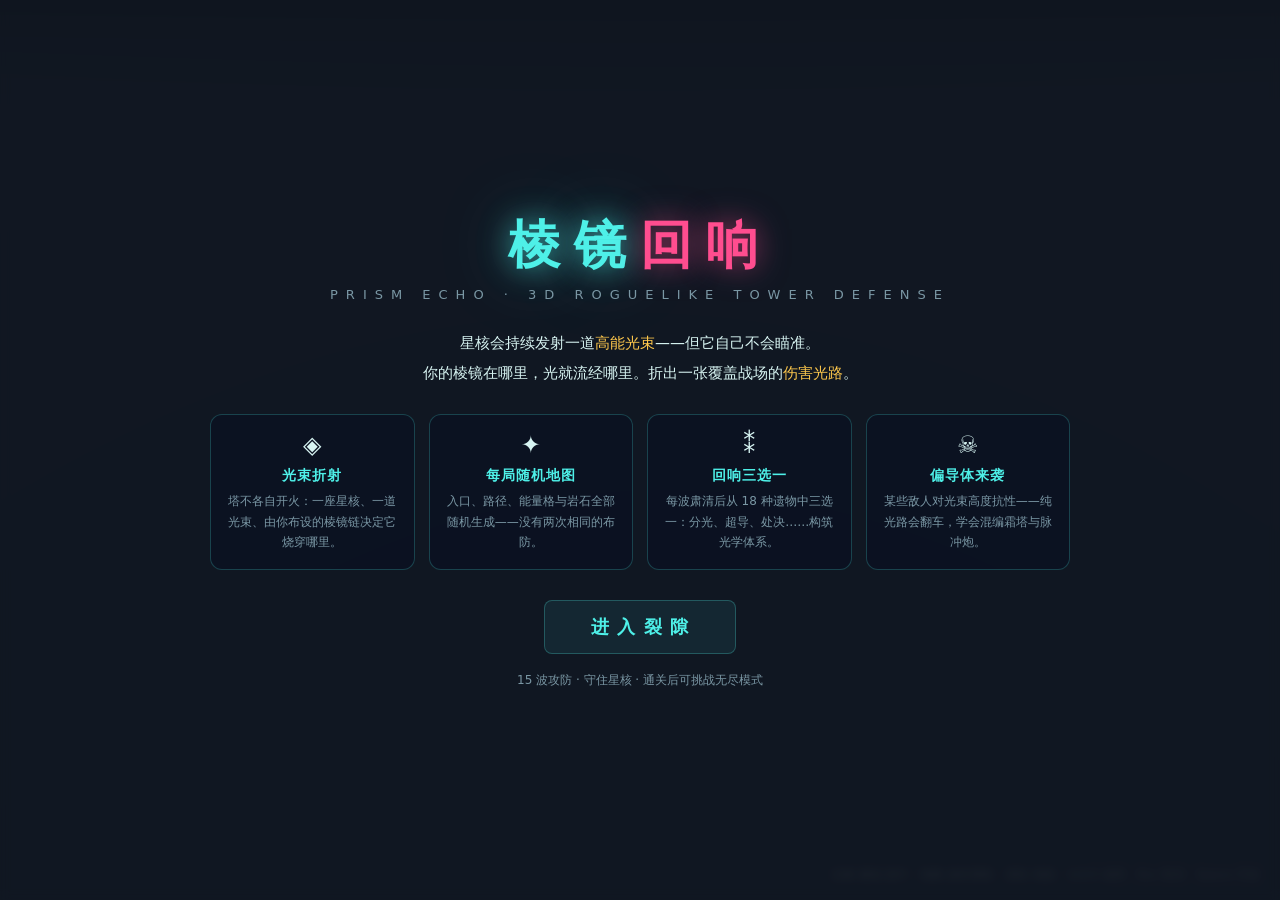
==== index.html @ 052533f3 "feat: initial commit - 3D肉鸽塔防网页游戏" ====
<!DOCTYPE html>
<html lang="zh-CN">
<head>
<meta charset="UTF-8" />
<meta name="viewport" content="width=device-width, initial-scale=1.0" />
<title>棱镜回响 PRISM ECHO · 3D Roguelike 塔防</title>
<link rel="icon" href="data:," />
<link rel="stylesheet" href="style.css" />
</head>
<body>
<div id="app">
  <!-- 3D 渲染画布容器 -->
  <div id="scene-holder"></div>

  <!-- 顶部 HUD -->
  <div id="hud-top" class="hidden">
    <div class="hud-block" id="wave-block">
      <div class="hud-label">波次</div>
      <div class="hud-value" id="wave-num">1 <span class="hud-sub">/ 15</span></div>
      <div id="wave-dots"></div>
    </div>
    <div class="hud-block" id="wave-ctl">
      <button id="btn-next-wave" class="btn-primary">开始第 1 波</button>
      <div id="wave-countdown" class="hidden">20s</div>
    </div>
    <div class="hud-spacer"></div>
    <div class="hud-block">
      <div class="hud-label">星核完整度</div>
      <div id="core-hp-bar"><div id="core-hp-fill"></div></div>
      <div class="hud-value" id="core-hp-num">20 / 20</div>
    </div>
    <div class="hud-block">
      <div class="hud-label">能量</div>
      <div class="hud-value energy" id="energy-num">120</div>
    </div>
  </div>

  <!-- 左侧遗物栏 -->
  <div id="relic-bar" class="hidden"></div>

  <!-- 底部建造栏 -->
  <div id="build-bar" class="hidden">
    <div class="bar-title">建造</div>
    <div id="build-cards"></div>
  </div>

  <!-- 塔详情浮层 -->
  <div id="tower-panel" class="hidden">
    <div id="tp-head">
      <span id="tp-name">棱镜塔 Lv1</span>
      <button id="tp-close">✕</button>
    </div>
    <div id="tp-stats"></div>
    <div id="tp-actions">
      <button id="tp-upgrade" class="btn-primary">升级 ◆60</button>
      <button id="tp-sell" class="btn-danger">回收 +36</button>
    </div>
  </div>

  <!-- 提示 -->
  <div id="toast-wrap"></div>
  <div id="tip-bottom">左键 建造/选中 · 拖拽 旋转视角 · 滚轮 缩放 · 1/2/3 选塔 · Esc 取消 · Space 开波</div>

  <!-- 模态层：菜单 / 遗物三选一 / 结算 -->
  <div id="modal-layer" class="hidden"></div>
</div>

<!-- 多文件加载：全局命名空间 PE（无需服务器，file:// 双击即玩） -->
<script src="vendor/three.min.js"></script>
<script src="js/config.js"></script>
<script src="js/utils.js"></script>
<script src="js/sfx.js"></script>
<script src="js/scene.js"></script>
<script src="js/map.js"></script>
<script src="js/beam.js"></script>
<script src="js/enemy.js"></script>
<script src="js/tower.js"></script>
<script src="js/waves.js"></script>
<script src="js/relics.js"></script>
<script src="js/game.js"></script>
<script src="js/input.js"></script>
<script src="js/ui.js"></script>
<script src="js/main.js"></script>
</body>
</html>
---- style.css ----
/* ============================================
   棱镜回响 PRISM ECHO — UI 样式（深空霓虹风）
   ============================================ */
* { margin: 0; padding: 0; box-sizing: border-box; }
:root {
  --cyan: #4ef0e8;
  --cyan-dim: rgba(78, 240, 232, 0.25);
  --magenta: #ff4d8f;
  --gold: #ffc94d;
  --bg-panel: rgba(8, 14, 26, 0.86);
  --border: rgba(78, 240, 232, 0.22);
  --text: #d7f4f2;
  --text-dim: #7a97a4;
}
html, body { width: 100%; height: 100%; overflow: hidden; background: #04060c; }
body {
  font-family: "Segoe UI", "PingFang SC", "Microsoft YaHei", system-ui, sans-serif;
  color: var(--text);
  user-select: none;
  -webkit-user-select: none;
}
#app { position: relative; width: 100vw; height: 100vh; }
#scene-holder, #scene-holder canvas { position: absolute; inset: 0; width: 100%; height: 100%; display: block; }
.hidden { display: none !important; }

/* ---------- 顶部 HUD ---------- */
#hud-top {
  position: absolute; top: 0; left: 0; right: 0; z-index: 10;
  display: flex; align-items: stretch; gap: 14px;
  padding: 14px 18px;
  background: linear-gradient(180deg, rgba(4,8,16,0.85) 0%, rgba(4,8,16,0) 100%);
  pointer-events: none;
}
.hud-block {
  pointer-events: auto;
  background: var(--bg-panel);
  border: 1px solid var(--border);
  border-radius: 10px;
  padding: 8px 14px;
  backdrop-filter: blur(6px);
  min-width: 110px;
}
.hud-label { font-size: 11px; letter-spacing: 2px; color: var(--text-dim); margin-bottom: 2px; }
.hud-value { font-size: 20px; font-weight: 700; color: var(--cyan); }
.hud-value.energy { color: var(--gold); }
.hud-sub { font-size: 12px; color: var(--text-dim); }
.hud-spacer { flex: 1; }
#wave-ctl { display: flex; align-items: center; gap: 10px; }
#wave-countdown { color: var(--gold); font-weight: 700; font-size: 16px; min-width: 44px; }

#wave-dots { display: flex; gap: 4px; margin-top: 5px; }
#wave-dots .wd {
  width: 9px; height: 4px; border-radius: 2px; background: rgba(78,240,232,0.18);
}
#wave-dots .wd.done { background: var(--cyan); }
#wave-dots .wd.cur { background: var(--gold); box-shadow: 0 0 6px var(--gold); }
#wave-dots .wd.boss { background: rgba(255,77,143,0.4); }
#wave-dots .wd.boss.done { background: var(--magenta); }

#core-hp-bar {
  width: 170px; height: 10px; border-radius: 5px;
  background: rgba(255,255,255,0.08);
  border: 1px solid rgba(255,255,255,0.15);
  overflow: hidden; margin: 4px 0;
}
#core-hp-fill {
  height: 100%; width: 100%;
  background: linear-gradient(90deg, #4ef0e8, #6affc4);
  box-shadow: 0 0 10px var(--cyan);
  transition: width 0.25s ease;
}
#core-hp-fill.low { background: linear-gradient(90deg, #ff4d6d, #ff8f5e); box-shadow: 0 0 10px #ff4d6d; }
#core-hp-num { font-size: 13px; }

/* ---------- 按钮 ---------- */
.btn-primary, .btn-danger, .btn-ghost {
  pointer-events: auto;
  border: 1px solid var(--cyan-dim);
  border-radius: 8px;
  padding: 10px 22px;
  font-size: 15px; font-weight: 700; letter-spacing: 1px;
  color: var(--cyan); background: rgba(78,240,232,0.08);
  cursor: pointer;
  transition: all 0.18s ease;
  font-family: inherit;
}
.btn-primary:hover:not(:disabled) {
  background: rgba(78,240,232,0.22);
  box-shadow: 0 0 18px rgba(78,240,232,0.45);
  transform: translateY(-1px);
}
.btn-primary:disabled { opacity: 0.35; cursor: not-allowed; }
.btn-danger { color: #ff7d92; border-color: rgba(255,77,143,0.35); background: rgba(255,77,143,0.08); }
.btn-danger:hover { background: rgba(255,77,143,0.22); box-shadow: 0 0 14px rgba(255,77,143,0.4); }
.btn-ghost { color: var(--text-dim); border-color: rgba(255,255,255,0.12); background: rgba(255,255,255,0.04); font-weight: 400; }
.btn-ghost:hover { color: var(--text); }
.btn-big { font-size: 18px; padding: 14px 46px; }

/* ---------- 底部建造栏 ---------- */
#build-bar {
  position: absolute; bottom: 18px; left: 50%; transform: translateX(-50%);
  z-index: 10; text-align: center;
}
.bar-title { font-size: 11px; letter-spacing: 4px; color: var(--text-dim); margin-bottom: 6px; }
#build-cards { display: flex; gap: 12px; }
.tower-card {
  width: 128px;
  background: var(--bg-panel);
  border: 1px solid var(--border);
  border-radius: 12px;
  padding: 10px 12px;
  cursor: pointer;
  backdrop-filter: blur(6px);
  transition: all 0.16s ease;
  position: relative;
  overflow: hidden;
}
.tower-card::before {
  content: ""; position: absolute; left: 0; top: 0; bottom: 0; width: 3px;
  background: var(--tc, var(--cyan));
}
.tower-card:hover { transform: translateY(-4px); border-color: rgba(78,240,232,0.55); }
.tower-card.selected {
  border-color: var(--tc, var(--cyan));
  box-shadow: 0 0 20px rgba(78,240,232,0.35), inset 0 0 18px rgba(78,240,232,0.08);
}
.tower-card.poor { opacity: 0.45; }
.tc-icon { font-size: 26px; line-height: 1; margin-bottom: 4px; }
.tc-name { font-size: 14px; font-weight: 700; }
.tc-desc { font-size: 11px; color: var(--text-dim); margin: 4px 0 6px; line-height: 1.5; text-align: left; min-height: 33px; }
.tc-cost { font-size: 13px; color: var(--gold); font-weight: 700; text-align: right; }
.tc-key {
  position: absolute; top: 6px; right: 8px; font-size: 10px; color: var(--text-dim);
  border: 1px solid rgba(255,255,255,0.15); border-radius: 4px; padding: 1px 5px;
}

/* ---------- 塔详情 ---------- */
#tower-panel {
  position: absolute; right: 20px; bottom: 100px; z-index: 12;
  width: 250px;
  background: var(--bg-panel);
  border: 1px solid var(--border);
  border-radius: 12px;
  padding: 14px 16px;
  backdrop-filter: blur(8px);
}
#tp-head { display: flex; justify-content: space-between; align-items: center; margin-bottom: 8px; }
#tp-name { font-size: 16px; font-weight: 700; color: var(--cyan); }
#tp-close {
  background: none; border: none; color: var(--text-dim); font-size: 15px; cursor: pointer;
}
#tp-close:hover { color: #fff; }
#tp-stats { font-size: 12.5px; line-height: 1.9; color: var(--text); }
#tp-stats b { color: var(--cyan); font-weight: 600; }
#tp-stats .up { color: #6affc4; }
#tp-actions { display: flex; gap: 8px; margin-top: 12px; }
#tp-actions button { flex: 1; padding: 8px 6px; font-size: 13px; }

/* ---------- 遗物栏 ---------- */
#relic-bar {
  position: absolute; left: 16px; top: 110px; z-index: 9;
  display: flex; flex-direction: column; gap: 8px;
  max-height: calc(100vh - 300px); overflow-y: auto;
}
.relic-icon {
  width: 42px; height: 42px;
  display: flex; align-items: center; justify-content: center;
  font-size: 20px;
  background: var(--bg-panel);
  border: 1px solid rgba(255,201,77,0.35);
  border-radius: 10px;
  cursor: default;
  position: relative;
}
.relic-icon:hover::after {
  content: attr(data-tip);
  position: absolute; left: 52px; top: 0;
  width: 220px; padding: 9px 12px;
  background: rgba(4,8,16,0.95);
  border: 1px solid rgba(255,201,77,0.4);
  border-radius: 8px;
  font-size: 12px; line-height: 1.6; color: var(--text);
  white-space: normal; z-index: 20;
}

/* ---------- Toast ---------- */
#toast-wrap {
  position: absolute; top: 86px; left: 50%; transform: translateX(-50%);
  z-index: 30; display: flex; flex-direction: column; gap: 8px; align-items: center;
  pointer-events: none;
}
.toast {
  padding: 9px 22px;
  background: rgba(8,16,30,0.92);
  border: 1px solid var(--border);
  border-radius: 20px;
  font-size: 14px;
  color: var(--cyan);
  animation: toast-in 0.25s ease, toast-out 0.4s ease 2.1s forwards;
  white-space: nowrap;
}
.toast.bad { color: #ff8b9c; border-color: rgba(255,77,143,0.4); }
.toast.gold { color: var(--gold); border-color: rgba(255,201,77,0.4); }
@keyframes toast-in { from { opacity: 0; transform: translateY(-10px); } }
@keyframes toast-out { to { opacity: 0; transform: translateY(-8px); } }

#tip-bottom {
  position: absolute; bottom: 18px; right: 20px; z-index: 8;
  font-size: 11px; color: rgba(160,185,195,0.5);
  letter-spacing: 0.5px;
}

/* ---------- 模态层 ---------- */
#modal-layer {
  position: absolute; inset: 0; z-index: 40;
  background: rgba(3,6,12,0.72);
  backdrop-filter: blur(5px);
  display: flex; align-items: center; justify-content: center;
}
.modal-inner { text-align: center; max-width: 900px; padding: 20px; animation: modal-in 0.3s ease; }
@keyframes modal-in { from { opacity: 0; transform: scale(0.94); } }

.game-title {
  font-size: 52px; font-weight: 900; letter-spacing: 14px;
  color: var(--cyan);
  text-shadow: 0 0 30px rgba(78,240,232,0.65), 0 0 80px rgba(78,240,232,0.3);
  margin-bottom: 6px;
}
.game-title .accent { color: var(--magenta); text-shadow: 0 0 30px rgba(255,77,143,0.6); }
.game-subtitle { font-size: 13px; letter-spacing: 8px; color: var(--text-dim); margin-bottom: 26px; }
.menu-intro { font-size: 15px; line-height: 2; color: var(--text); margin-bottom: 26px; }
.menu-intro em { color: var(--gold); font-style: normal; }

.feature-grid { display: flex; gap: 14px; margin-bottom: 30px; }
.feature-card {
  flex: 1; padding: 16px 14px;
  background: rgba(10,18,34,0.8);
  border: 1px solid var(--border);
  border-radius: 12px;
}
.feature-card .fc-icon { font-size: 24px; margin-bottom: 8px; }
.feature-card h3 { font-size: 14px; color: var(--cyan); margin-bottom: 6px; letter-spacing: 1px; }
.feature-card p { font-size: 12px; color: var(--text-dim); line-height: 1.7; }
.menu-tip { margin-top: 18px; font-size: 12px; color: var(--text-dim); }

/* 遗物三选一 */
.relic-modal-title { font-size: 26px; letter-spacing: 6px; color: var(--gold); text-shadow: 0 0 24px rgba(255,201,77,0.5); margin-bottom: 4px; }
.relic-modal-sub { font-size: 13px; color: var(--text-dim); margin-bottom: 24px; }
.relic-choices { display: flex; gap: 18px; justify-content: center; }
.relic-card {
  width: 210px; padding: 22px 18px;
  background: rgba(10,18,34,0.92);
  border: 1px solid var(--rc, rgba(255,201,77,0.4));
  border-radius: 14px;
  cursor: pointer;
  transition: all 0.18s ease;
  text-align: center;
}
.relic-card:hover {
  transform: translateY(-8px) scale(1.03);
  box-shadow: 0 0 34px rgba(255,201,77,0.3);
  border-color: var(--rc, var(--gold));
}
.relic-card .r-icon { font-size: 34px; margin-bottom: 12px; }
.relic-card .r-name { font-size: 17px; font-weight: 700; color: var(--rc, var(--gold)); margin-bottom: 10px; letter-spacing: 1px; }
.relic-card .r-desc { font-size: 13px; color: var(--text); line-height: 1.8; min-height: 70px; }
.relic-card .r-tag { margin-top: 10px; font-size: 10px; letter-spacing: 2px; color: var(--text-dim); }

/* 结算 */
.end-title { font-size: 44px; font-weight: 900; letter-spacing: 10px; margin-bottom: 10px; }
.end-title.win { color: var(--cyan); text-shadow: 0 0 34px rgba(78,240,232,0.6); }
.end-title.lose { color: var(--magenta); text-shadow: 0 0 34px rgba(255,77,143,0.55); }
.end-sub { font-size: 14px; color: var(--text-dim); margin-bottom: 24px; }
.end-stats {
  display: inline-grid; grid-template-columns: auto auto; gap: 8px 30px;
  text-align: left; font-size: 14px; line-height: 1.9;
  background: rgba(10,18,34,0.8); border: 1px solid var(--border);
  border-radius: 12px; padding: 18px 30px; margin-bottom: 28px;
}
.end-stats b { color: var(--cyan); }
.end-actions { display: flex; gap: 14px; justify-content: center; }
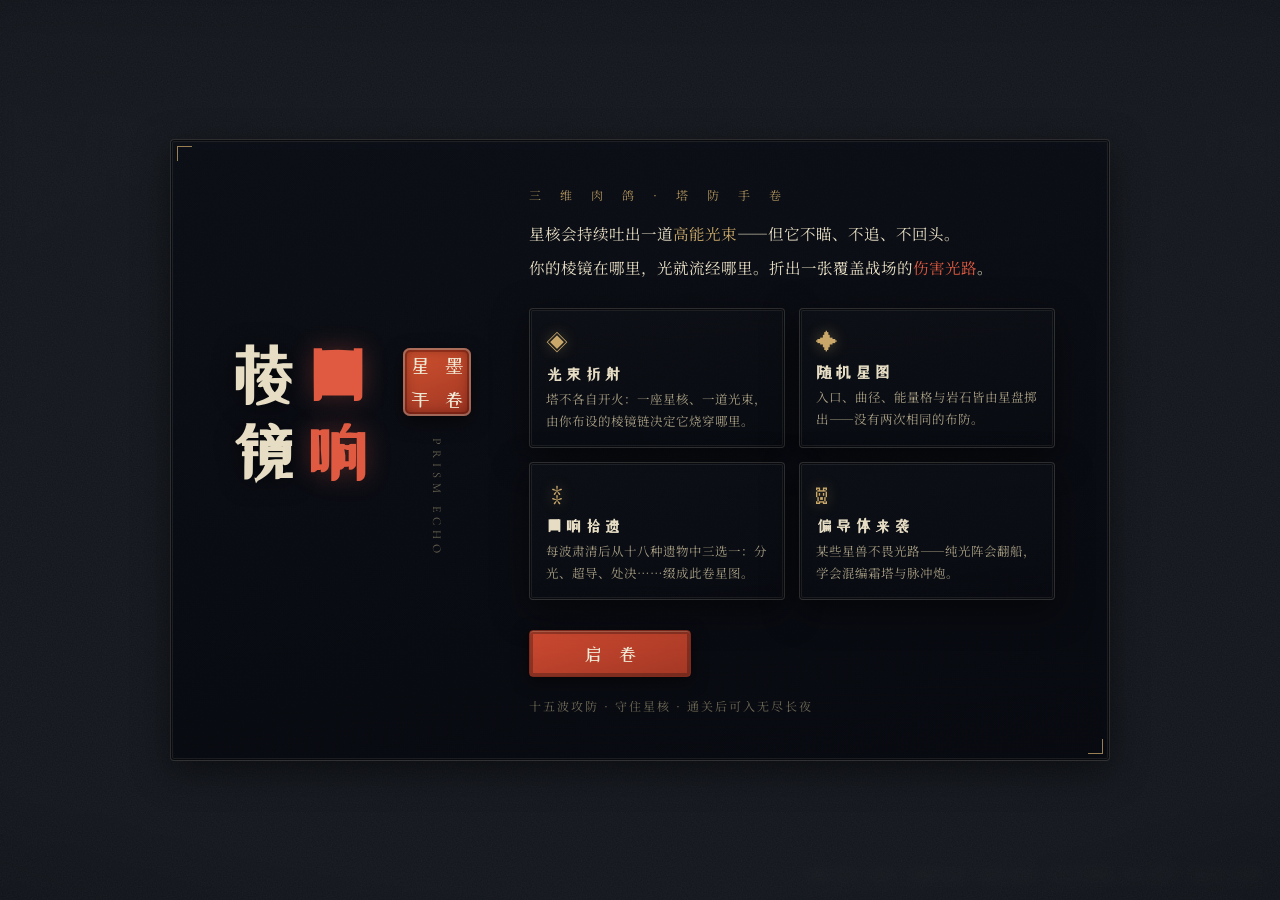
==== commit a16191cc: "feat: update with mobile support" ====
--- a/index.html
+++ b/index.html
@@ -2,15 +2,25 @@
 <html lang="zh-CN">
 <head>
 <meta charset="UTF-8" />
-<meta name="viewport" content="width=device-width, initial-scale=1.0" />
-<title>棱镜回响 PRISM ECHO · 3D Roguelike 塔防</title>
-<link rel="icon" href="data:," />
+<meta name="viewport" content="width=device-width, initial-scale=1.0, maximum-scale=1.0, user-scalable=no, viewport-fit=cover" />
+<title>棱镜回响 · 星墨手卷 | 3D Roguelike 塔防</title>
+<link rel="icon" href="data:image/svg+xml,%3Csvg xmlns='http://www.w3.org/2000/svg' viewBox='0 0 32 32'%3E%3Crect x='2' y='2' width='28' height='28' rx='5' fill='%23c8452e'/%3E%3Crect x='4.5' y='4.5' width='23' height='23' rx='3' fill='none' stroke='%23f2ecd8' stroke-width='1.2' opacity='.55'/%3E%3Ctext x='16' y='23' font-size='15' text-anchor='middle' fill='%23f2ecd8' font-family='serif'%3E%E5%9B%9E%3C/text%3E%3C/svg%3E" />
+
+<!-- 衬线字体：站酷小薇（题字）· 思源宋体（正文）· Cormorant Garamond（数笈） -->
+<!-- 联网时由 Google Fonts 提供；离线时回退本地楷体 / 宋体，书卷气不减 -->
+<link rel="preconnect" href="https://fonts.googleapis.com" />
+<link rel="preconnect" href="https://fonts.gstatic.com" crossorigin />
+<link href="https://fonts.googleapis.com/css2?family=Cormorant+Garamond:wght@500;600&family=Noto+Serif+SC:wght@400;500;600&family=ZCOOL+XiaoWei&display=swap" rel="stylesheet" />
+
 <link rel="stylesheet" href="style.css" />
 </head>
 <body>
 <div id="app">
   <!-- 3D 渲染画布容器 -->
   <div id="scene-holder"></div>
+
+  <!-- 手卷装帧：暗角 · 纸纹（纯装饰，不拦截交互） -->
+  <div id="scroll-dress" aria-hidden="true"></div>
 
   <!-- 顶部 HUD -->
   <div id="hud-top" class="hidden">
@@ -40,8 +50,14 @@
 
   <!-- 底部建造栏 -->
   <div id="build-bar" class="hidden">
-    <div class="bar-title">建造</div>
+    <div class="bar-title">布 防</div>
     <div id="build-cards"></div>
+  </div>
+
+  <!-- 触屏视野缩放控件（双指捏合之外的保险） -->
+  <div id="zoom-ctl">
+    <button id="zoom-in" aria-label="拉近视野">＋</button>
+    <button id="zoom-out" aria-label="拉远视野">－</button>
   </div>
 
   <!-- 塔详情浮层 -->
@@ -59,7 +75,7 @@
 
   <!-- 提示 -->
   <div id="toast-wrap"></div>
-  <div id="tip-bottom">左键 建造/选中 · 拖拽 旋转视角 · 滚轮 缩放 · 1/2/3 选塔 · Esc 取消 · Space 开波</div>
+  <div id="tip-bottom">左键 布防 / 选中 · 拖拽 转卷 · 滚轮 收放 · 1/2/3 选塔 · Esc 收手 · Space 开波</div>
 
   <!-- 模态层：菜单 / 遗物三选一 / 结算 -->
   <div id="modal-layer" class="hidden"></div>
--- a/style.css
+++ b/style.css
@@ -1,281 +1,673 @@
-/* ============================================
-   棱镜回响 PRISM ECHO — UI 样式（深空霓虹风）
-   ============================================ */
+/* ============================================================
+   棱镜回响 PRISM ECHO — UI 样式 ·「星墨手卷」文艺主题
+   玄墨为底 · 宣纸作字 · 朱砂点印 · 月金描线
+   题字：站酷小薇 · 正文：思源宋体 · 数笈：Cormorant Garamond
+   ============================================================ */
 * { margin: 0; padding: 0; box-sizing: border-box; }
+
 :root {
-  --cyan: #4ef0e8;
-  --cyan-dim: rgba(78, 240, 232, 0.25);
-  --magenta: #ff4d8f;
-  --gold: #ffc94d;
-  --bg-panel: rgba(8, 14, 26, 0.86);
-  --border: rgba(78, 240, 232, 0.22);
-  --text: #d7f4f2;
-  --text-dim: #7a97a4;
-}
-html, body { width: 100%; height: 100%; overflow: hidden; background: #04060c; }
+  /* —— 墨与纸 —— */
+  --ink-0: #07080c;            /* 玄墨（页面底） */
+  --ink-1: #0d1017;            /* 面板墨 */
+  --ink-2: #131826;            /* 卡片墨 */
+  --paper:    #e6ddc4;         /* 宣纸 */
+  --paper-dim: #a89f85;        /* 旧纸 */
+  --paper-faint: #6e6957;      /* 淡墨 */
+  /* —— 印与金 —— */
+  --cinnabar: #c8452e;         /* 朱砂 */
+  --cinnabar-hi: #e05a41;      /* 朱砂·亮 */
+  --gold: #c9a86a;             /* 月金 */
+  --jade: #7fae94;             /* 青玉（点缀） */
+  /* —— 线与纹 —— */
+  --line: rgba(230, 221, 196, .16);
+  --line-soft: rgba(230, 221, 196, .08);
+  --grain: url("data:image/svg+xml,%3Csvg xmlns='http://www.w3.org/2000/svg' width='160' height='160'%3E%3Cfilter id='p'%3E%3CfeTurbulence type='fractalNoise' baseFrequency='0.8' numOctaves='2' seed='7'/%3E%3CfeColorMatrix type='saturate' values='0'/%3E%3CfeComponentTransfer%3E%3CfeFuncA type='linear' slope='0.055'/%3E%3C/feComponentTransfer%3E%3C/filter%3E%3Crect width='160' height='160' filter='url(%23p)'/%3E%3C/svg%3E");
+  /* —— 字体 —— */
+  --font-title: 'ZCOOL XiaoWei', 'STKaiti', 'KaiTi', 'Noto Serif SC', serif;
+  --font-body:  'Noto Serif SC', 'STSong', 'SimSun', 'Songti SC', serif;
+  --font-num:   'Cormorant Garamond', 'ZCOOL XiaoWei', 'STSong', serif;
+}
+
+html, body { width: 100%; height: 100%; overflow: hidden; background: var(--ink-0); overscroll-behavior: none; }
 body {
-  font-family: "Segoe UI", "PingFang SC", "Microsoft YaHei", system-ui, sans-serif;
-  color: var(--text);
+  font-family: var(--font-body);
+  color: var(--paper);
   user-select: none;
   -webkit-user-select: none;
+  -webkit-tap-highlight-color: transparent;
+  font-feature-settings: 'liga' 1;
 }
 #app { position: relative; width: 100vw; height: 100vh; }
 #scene-holder, #scene-holder canvas { position: absolute; inset: 0; width: 100%; height: 100%; display: block; }
+/* 触屏手势地面：禁止浏览器默认滚动/缩放，把手势留给游戏 */
+#scene-holder canvas { touch-action: none; }
 .hidden { display: none !important; }
+
+/* —— 通用墨面板（双线框 · 衬线 · 微纸纹），HUD/卡片/浮层共用 —— */
+.ink-panel,
+.hud-block,
+.tower-card,
+#tower-panel,
+.feature-card,
+.end-stats {
+  position: relative;
+  background:
+    linear-gradient(172deg, rgba(13, 16, 23, .9), rgba(9, 11, 17, .92)),
+    var(--grain);
+  border: 1px solid var(--line);
+  box-shadow:
+    inset 0 0 0 1px rgba(7, 8, 12, .9),
+    inset 0 0 0 2px var(--line-soft),
+    0 10px 34px rgba(0, 0, 0, .5);
+  backdrop-filter: blur(8px);
+  border-radius: 4px;
+}
+
+/* —— 手卷装帧层：纸纹 + 四隅暗角 —— */
+#scroll-dress {
+  position: absolute; inset: 0; z-index: 5;
+  pointer-events: none;
+  background:
+    var(--grain),
+    radial-gradient(125% 95% at 50% 44%, transparent 58%, rgba(3, 4, 7, .52) 100%);
+}
 
 /* ---------- 顶部 HUD ---------- */
 #hud-top {
   position: absolute; top: 0; left: 0; right: 0; z-index: 10;
   display: flex; align-items: stretch; gap: 14px;
   padding: 14px 18px;
-  background: linear-gradient(180deg, rgba(4,8,16,0.85) 0%, rgba(4,8,16,0) 100%);
+  background: linear-gradient(180deg, rgba(5, 6, 10, .78) 0%, rgba(5, 6, 10, 0) 100%);
   pointer-events: none;
 }
 .hud-block {
   pointer-events: auto;
-  background: var(--bg-panel);
-  border: 1px solid var(--border);
-  border-radius: 10px;
-  padding: 8px 14px;
-  backdrop-filter: blur(6px);
-  min-width: 110px;
-}
-.hud-label { font-size: 11px; letter-spacing: 2px; color: var(--text-dim); margin-bottom: 2px; }
-.hud-value { font-size: 20px; font-weight: 700; color: var(--cyan); }
+  padding: 8px 16px 9px;
+  min-width: 112px;
+}
+.hud-label {
+  font-size: 11px; letter-spacing: 4px;
+  color: var(--paper-faint);
+  margin-bottom: 3px;
+  font-family: var(--font-body);
+}
+.hud-label::before { content: '「'; color: var(--gold); opacity: .5; }
+.hud-label::after  { content: '」'; color: var(--gold); opacity: .5; }
+.hud-value {
+  font-family: var(--font-num);
+  font-size: 23px; font-weight: 600;
+  color: var(--paper);
+  letter-spacing: .04em;
+  line-height: 1.15;
+}
 .hud-value.energy { color: var(--gold); }
-.hud-sub { font-size: 12px; color: var(--text-dim); }
+.hud-sub { font-size: 13px; color: var(--paper-faint); letter-spacing: 0; }
 .hud-spacer { flex: 1; }
 #wave-ctl { display: flex; align-items: center; gap: 10px; }
-#wave-countdown { color: var(--gold); font-weight: 700; font-size: 16px; min-width: 44px; }
-
-#wave-dots { display: flex; gap: 4px; margin-top: 5px; }
+#wave-countdown {
+  font-family: var(--font-num);
+  color: var(--gold); font-weight: 600; font-size: 19px; min-width: 46px;
+}
+
+/* 波次墨点 */
+#wave-dots { display: flex; gap: 5px; margin-top: 6px; }
 #wave-dots .wd {
-  width: 9px; height: 4px; border-radius: 2px; background: rgba(78,240,232,0.18);
-}
-#wave-dots .wd.done { background: var(--cyan); }
-#wave-dots .wd.cur { background: var(--gold); box-shadow: 0 0 6px var(--gold); }
-#wave-dots .wd.boss { background: rgba(255,77,143,0.4); }
-#wave-dots .wd.boss.done { background: var(--magenta); }
-
+  width: 7px; height: 7px; border-radius: 50%;
+  background: rgba(230, 221, 196, .1);
+  border: 1px solid rgba(230, 221, 196, .14);
+}
+#wave-dots .wd.done { background: var(--paper-dim); border-color: var(--paper-dim); }
+#wave-dots .wd.cur {
+  background: var(--cinnabar-hi); border-color: var(--cinnabar-hi);
+  box-shadow: 0 0 8px rgba(224, 90, 65, .55);
+}
+#wave-dots .wd.boss { border-color: rgba(224, 90, 65, .55); background: rgba(224, 90, 65, .14); }
+#wave-dots .wd.boss.done { background: var(--cinnabar); border-color: var(--cinnabar); }
+
+/* 星核命脉 */
 #core-hp-bar {
-  width: 170px; height: 10px; border-radius: 5px;
-  background: rgba(255,255,255,0.08);
-  border: 1px solid rgba(255,255,255,0.15);
+  width: 172px; height: 9px;
+  background: rgba(230, 221, 196, .06);
+  border: 1px solid var(--line);
+  border-radius: 2px;
   overflow: hidden; margin: 4px 0;
 }
 #core-hp-fill {
   height: 100%; width: 100%;
-  background: linear-gradient(90deg, #4ef0e8, #6affc4);
-  box-shadow: 0 0 10px var(--cyan);
+  background: linear-gradient(90deg, #b69a5e, #dcc389);
+  box-shadow: 0 0 10px rgba(201, 168, 106, .45);
   transition: width 0.25s ease;
 }
-#core-hp-fill.low { background: linear-gradient(90deg, #ff4d6d, #ff8f5e); box-shadow: 0 0 10px #ff4d6d; }
-#core-hp-num { font-size: 13px; }
-
-/* ---------- 按钮 ---------- */
+#core-hp-fill.low {
+  background: linear-gradient(90deg, #a83a26, #e05a41);
+  box-shadow: 0 0 10px rgba(224, 90, 65, .55);
+}
+#core-hp-num { font-size: 14px; }
+
+/* ---------- 印章按钮 ---------- */
 .btn-primary, .btn-danger, .btn-ghost {
   pointer-events: auto;
-  border: 1px solid var(--cyan-dim);
-  border-radius: 8px;
-  padding: 10px 22px;
-  font-size: 15px; font-weight: 700; letter-spacing: 1px;
-  color: var(--cyan); background: rgba(78,240,232,0.08);
+  font-family: var(--font-title);
+  border-radius: 4px;
+  padding: 9px 24px;
+  font-size: 15px; letter-spacing: .28em; text-indent: .28em;
   cursor: pointer;
   transition: all 0.18s ease;
-  font-family: inherit;
+  white-space: nowrap;
+}
+.btn-primary {
+  color: #f2ecd8;
+  background: linear-gradient(165deg, #cf4a31, #a23724);
+  border: 1px solid #7e2b1d;
+  box-shadow:
+    inset 0 1px 0 rgba(255, 235, 200, .22),
+    inset 0 0 0 3px rgba(8, 9, 13, .28),
+    0 4px 16px rgba(0, 0, 0, .5);
 }
 .btn-primary:hover:not(:disabled) {
-  background: rgba(78,240,232,0.22);
-  box-shadow: 0 0 18px rgba(78,240,232,0.45);
+  filter: brightness(1.14);
   transform: translateY(-1px);
-}
-.btn-primary:disabled { opacity: 0.35; cursor: not-allowed; }
-.btn-danger { color: #ff7d92; border-color: rgba(255,77,143,0.35); background: rgba(255,77,143,0.08); }
-.btn-danger:hover { background: rgba(255,77,143,0.22); box-shadow: 0 0 14px rgba(255,77,143,0.4); }
-.btn-ghost { color: var(--text-dim); border-color: rgba(255,255,255,0.12); background: rgba(255,255,255,0.04); font-weight: 400; }
-.btn-ghost:hover { color: var(--text); }
-.btn-big { font-size: 18px; padding: 14px 46px; }
-
-/* ---------- 底部建造栏 ---------- */
+  box-shadow:
+    inset 0 1px 0 rgba(255, 235, 200, .3),
+    inset 0 0 0 3px rgba(8, 9, 13, .28),
+    0 6px 22px rgba(160, 45, 25, .4);
+}
+.btn-primary:active:not(:disabled) { transform: translateY(1px); }
+.btn-primary:disabled { opacity: 0.38; cursor: not-allowed; filter: grayscale(.3); }
+
+.btn-danger {
+  color: var(--paper);
+  background: rgba(200, 69, 46, .08);
+  border: 1px solid rgba(200, 69, 46, .5);
+  box-shadow: inset 0 0 0 1px rgba(7, 8, 12, .6);
+}
+.btn-danger:hover {
+  background: rgba(200, 69, 46, .2);
+  color: #f0c9b8;
+  box-shadow: inset 0 0 0 1px rgba(7, 8, 12, .6), 0 0 16px rgba(200, 69, 46, .25);
+}
+.btn-ghost {
+  color: var(--paper-dim);
+  background: rgba(230, 221, 196, .03);
+  border: 1px solid var(--line);
+  font-weight: 400;
+}
+.btn-ghost:hover { color: var(--paper); border-color: rgba(230, 221, 196, .32); }
+.btn-big { font-size: 19px; padding: 13px 48px; }
+
+/* ---------- 底部布防栏 ---------- */
 #build-bar {
   position: absolute; bottom: 18px; left: 50%; transform: translateX(-50%);
   z-index: 10; text-align: center;
 }
-.bar-title { font-size: 11px; letter-spacing: 4px; color: var(--text-dim); margin-bottom: 6px; }
+.bar-title {
+  font-family: var(--font-title);
+  font-size: 12px; letter-spacing: 10px; text-indent: 10px;
+  color: var(--paper-faint);
+  margin-bottom: 8px;
+}
 #build-cards { display: flex; gap: 12px; }
 .tower-card {
-  width: 128px;
-  background: var(--bg-panel);
-  border: 1px solid var(--border);
-  border-radius: 12px;
-  padding: 10px 12px;
+  width: 134px;
+  padding: 10px 12px 9px;
   cursor: pointer;
-  backdrop-filter: blur(6px);
   transition: all 0.16s ease;
   position: relative;
   overflow: hidden;
 }
 .tower-card::before {
-  content: ""; position: absolute; left: 0; top: 0; bottom: 0; width: 3px;
-  background: var(--tc, var(--cyan));
-}
-.tower-card:hover { transform: translateY(-4px); border-color: rgba(78,240,232,0.55); }
+  content: ""; position: absolute; left: 0; top: 0; right: 0; height: 3px;
+  background: var(--tc, var(--gold));
+  opacity: .85;
+}
+.tower-card::after {
+  content: ""; position: absolute; inset: 0;
+  background: radial-gradient(80% 60% at 50% 0%, var(--tc, var(--gold)) 0%, transparent 70%);
+  opacity: 0; transition: opacity .18s ease; pointer-events: none;
+}
+.tower-card:hover { transform: translateY(-4px); border-color: rgba(230, 221, 196, .3); }
+.tower-card:hover::after { opacity: .1; }
 .tower-card.selected {
-  border-color: var(--tc, var(--cyan));
-  box-shadow: 0 0 20px rgba(78,240,232,0.35), inset 0 0 18px rgba(78,240,232,0.08);
-}
-.tower-card.poor { opacity: 0.45; }
-.tc-icon { font-size: 26px; line-height: 1; margin-bottom: 4px; }
-.tc-name { font-size: 14px; font-weight: 700; }
-.tc-desc { font-size: 11px; color: var(--text-dim); margin: 4px 0 6px; line-height: 1.5; text-align: left; min-height: 33px; }
-.tc-cost { font-size: 13px; color: var(--gold); font-weight: 700; text-align: right; }
+  border-color: var(--tc, var(--gold));
+  box-shadow:
+    inset 0 0 0 1px rgba(7, 8, 12, .9),
+    inset 0 0 0 2px rgba(230, 221, 196, .06),
+    inset 0 0 20px rgba(230, 221, 196, .05),
+    0 0 22px rgba(230, 221, 196, .12);
+  transform: translateY(-4px);
+}
+.tower-card.selected::after { opacity: .16; }
+.tower-card.poor { opacity: 0.42; filter: saturate(.5); }
+.tc-icon {
+  font-family: var(--font-body);
+  font-size: 25px; line-height: 1.2; margin-bottom: 4px;
+  text-shadow: 0 0 14px var(--tc, var(--gold));
+}
+.tc-name { font-family: var(--font-title); font-size: 16px; letter-spacing: .12em; color: var(--paper); }
+.tc-desc {
+  font-size: 11px; color: var(--paper-dim);
+  margin: 5px 0 7px; line-height: 1.65;
+  text-align: left; min-height: 36px;
+}
+.tc-cost {
+  font-family: var(--font-num);
+  font-size: 15px; font-weight: 600;
+  color: var(--gold); text-align: right; letter-spacing: .03em;
+}
 .tc-key {
-  position: absolute; top: 6px; right: 8px; font-size: 10px; color: var(--text-dim);
-  border: 1px solid rgba(255,255,255,0.15); border-radius: 4px; padding: 1px 5px;
+  position: absolute; top: 7px; right: 8px;
+  font-family: var(--font-num);
+  font-size: 11px; color: var(--paper-faint);
+  border: 1px solid var(--line);
+  border-radius: 2px; padding: 0 5px; line-height: 16px;
 }
 
 /* ---------- 塔详情 ---------- */
 #tower-panel {
   position: absolute; right: 20px; bottom: 100px; z-index: 12;
-  width: 250px;
-  background: var(--bg-panel);
-  border: 1px solid var(--border);
-  border-radius: 12px;
-  padding: 14px 16px;
-  backdrop-filter: blur(8px);
-}
-#tp-head { display: flex; justify-content: space-between; align-items: center; margin-bottom: 8px; }
-#tp-name { font-size: 16px; font-weight: 700; color: var(--cyan); }
+  width: 262px;
+  padding: 14px 16px 15px;
+}
+#tp-head {
+  display: flex; justify-content: space-between; align-items: center;
+  margin-bottom: 9px; padding-bottom: 8px;
+  border-bottom: 1px solid var(--line-soft);
+}
+#tp-name { font-family: var(--font-title); font-size: 17px; letter-spacing: .1em; color: var(--paper); }
 #tp-close {
-  background: none; border: none; color: var(--text-dim); font-size: 15px; cursor: pointer;
-}
-#tp-close:hover { color: #fff; }
-#tp-stats { font-size: 12.5px; line-height: 1.9; color: var(--text); }
-#tp-stats b { color: var(--cyan); font-weight: 600; }
-#tp-stats .up { color: #6affc4; }
+  background: none; border: none; color: var(--paper-faint);
+  font-size: 15px; cursor: pointer; line-height: 1;
+}
+#tp-close:hover { color: var(--paper); }
+#tp-stats { font-size: 12.5px; line-height: 2; color: var(--paper-dim); }
+#tp-stats b { color: var(--gold); font-weight: 600; font-family: var(--font-num); font-size: 14px; }
+#tp-stats .up { color: var(--jade); }
 #tp-actions { display: flex; gap: 8px; margin-top: 12px; }
-#tp-actions button { flex: 1; padding: 8px 6px; font-size: 13px; }
-
-/* ---------- 遗物栏 ---------- */
+#tp-actions button { flex: 1; padding: 8px 4px; font-size: 13px; letter-spacing: .12em; }
+
+/* ---------- 遗物印匣（左侧） ---------- */
 #relic-bar {
   position: absolute; left: 16px; top: 110px; z-index: 9;
   display: flex; flex-direction: column; gap: 8px;
   max-height: calc(100vh - 300px); overflow-y: auto;
-}
+  scrollbar-width: none;
+}
+#relic-bar::-webkit-scrollbar { display: none; }
 .relic-icon {
-  width: 42px; height: 42px;
+  width: 44px; height: 44px;
   display: flex; align-items: center; justify-content: center;
-  font-size: 20px;
-  background: var(--bg-panel);
-  border: 1px solid rgba(255,201,77,0.35);
-  border-radius: 10px;
+  font-family: var(--font-body); font-size: 21px;
   cursor: default;
   position: relative;
-}
-.relic-icon:hover::after {
+  background: linear-gradient(170deg, rgba(19, 24, 38, .92), rgba(11, 14, 23, .94));
+  border: 1px solid var(--rc, rgba(201, 168, 106, .45));
+  box-shadow: inset 0 0 0 1px rgba(7, 8, 12, .8), inset 0 0 0 2px rgba(230, 221, 196, .05);
+  border-radius: 4px;
+}
+.relic-icon:hover::after,
+.relic-icon.show-tip::after {
   content: attr(data-tip);
-  position: absolute; left: 52px; top: 0;
-  width: 220px; padding: 9px 12px;
-  background: rgba(4,8,16,0.95);
-  border: 1px solid rgba(255,201,77,0.4);
-  border-radius: 8px;
-  font-size: 12px; line-height: 1.6; color: var(--text);
-  white-space: normal; z-index: 20;
-}
-
-/* ---------- Toast ---------- */
+  position: absolute; left: 54px; top: 0;
+  width: 228px; padding: 10px 14px;
+  white-space: pre-line; text-align: left;
+  background: linear-gradient(172deg, rgba(13, 16, 23, .97), rgba(9, 11, 17, .97));
+  border: 1px solid var(--rc, rgba(201, 168, 106, .45));
+  box-shadow: inset 0 0 0 1px rgba(7, 8, 12, .9), 0 10px 30px rgba(0, 0, 0, .55);
+  border-radius: 4px;
+  font-size: 12.5px; line-height: 1.75; color: var(--paper);
+  z-index: 20;
+}
+
+/* ---------- 墨签 Toast ---------- */
 #toast-wrap {
   position: absolute; top: 86px; left: 50%; transform: translateX(-50%);
   z-index: 30; display: flex; flex-direction: column; gap: 8px; align-items: center;
   pointer-events: none;
 }
 .toast {
-  padding: 9px 22px;
-  background: rgba(8,16,30,0.92);
-  border: 1px solid var(--border);
-  border-radius: 20px;
-  font-size: 14px;
-  color: var(--cyan);
+  padding: 8px 22px 8px 17px;
+  background: rgba(10, 12, 18, .92);
+  border: 1px solid var(--line);
+  border-left: 3px solid var(--paper-dim);
+  border-radius: 3px;
+  font-family: var(--font-body);
+  font-size: 14px; letter-spacing: .06em;
+  color: var(--paper);
   animation: toast-in 0.25s ease, toast-out 0.4s ease 2.1s forwards;
   white-space: nowrap;
 }
-.toast.bad { color: #ff8b9c; border-color: rgba(255,77,143,0.4); }
-.toast.gold { color: var(--gold); border-color: rgba(255,201,77,0.4); }
+.toast.bad  { border-left-color: var(--cinnabar-hi); color: #e9b3a2; }
+.toast.gold { border-left-color: var(--gold); color: #dcc389; }
 @keyframes toast-in { from { opacity: 0; transform: translateY(-10px); } }
 @keyframes toast-out { to { opacity: 0; transform: translateY(-8px); } }
 
 #tip-bottom {
   position: absolute; bottom: 18px; right: 20px; z-index: 8;
-  font-size: 11px; color: rgba(160,185,195,0.5);
-  letter-spacing: 0.5px;
+  font-size: 11px; color: rgba(168, 159, 133, .55);
+  letter-spacing: 1.5px;
+}
+
+/* ---------- 触屏视野缩放控件 ---------- */
+#zoom-ctl {
+  position: absolute; right: 10px; top: 45%; transform: translateY(-50%);
+  z-index: 11;
+  display: none;
+  flex-direction: column; gap: 10px;
+}
+#zoom-ctl button {
+  width: 44px; height: 44px;
+  font-family: var(--font-num);
+  font-size: 24px; font-weight: 600; line-height: 1;
+  color: var(--paper);
+  cursor: pointer;
+  background: linear-gradient(172deg, rgba(13, 16, 23, .9), rgba(9, 11, 17, .92));
+  border: 1px solid var(--line);
+  border-radius: 50%;
+  box-shadow: inset 0 0 0 1px rgba(7, 8, 12, .9), inset 0 0 0 2px var(--line-soft), 0 6px 18px rgba(0, 0, 0, .45);
+  transition: all 0.15s ease;
+}
+#zoom-ctl button:active {
+  transform: scale(.92);
+  border-color: rgba(201, 168, 106, .5);
+  color: var(--gold);
 }
 
 /* ---------- 模态层 ---------- */
 #modal-layer {
   position: absolute; inset: 0; z-index: 40;
-  background: rgba(3,6,12,0.72);
-  backdrop-filter: blur(5px);
+  background:
+    var(--grain),
+    rgba(4, 6, 10, .74);
+  backdrop-filter: blur(6px);
   display: flex; align-items: center; justify-content: center;
-}
-.modal-inner { text-align: center; max-width: 900px; padding: 20px; animation: modal-in 0.3s ease; }
-@keyframes modal-in { from { opacity: 0; transform: scale(0.94); } }
-
-.game-title {
-  font-size: 52px; font-weight: 900; letter-spacing: 14px;
-  color: var(--cyan);
-  text-shadow: 0 0 30px rgba(78,240,232,0.65), 0 0 80px rgba(78,240,232,0.3);
-  margin-bottom: 6px;
-}
-.game-title .accent { color: var(--magenta); text-shadow: 0 0 30px rgba(255,77,143,0.6); }
-.game-subtitle { font-size: 13px; letter-spacing: 8px; color: var(--text-dim); margin-bottom: 26px; }
-.menu-intro { font-size: 15px; line-height: 2; color: var(--text); margin-bottom: 26px; }
+  overflow-y: auto;
+}
+.modal-inner { text-align: center; max-width: 980px; padding: 20px; animation: modal-in 0.34s ease; }
+@keyframes modal-in { from { opacity: 0; transform: scale(.965); } }
+
+/* —— 角饰 —— */
+.corner { position: relative; }
+.corner::before, .corner::after {
+  content: ''; position: absolute; width: 14px; height: 14px;
+  pointer-events: none; opacity: .75;
+}
+.corner::before { top: 6px; left: 6px; border-top: 1px solid var(--gold); border-left: 1px solid var(--gold); }
+.corner::after { bottom: 6px; right: 6px; border-bottom: 1px solid var(--gold); border-right: 1px solid var(--gold); }
+
+/* ---------- 主菜单：星墨手卷 · 卷首 ---------- */
+.menu-frame {
+  display: flex; gap: 58px; align-items: center;
+  text-align: left;
+  padding: 46px 54px;
+}
+.menu-left { display: flex; gap: 30px; align-items: flex-start; flex-shrink: 0; }
+.game-title { display: flex; }
+.game-title .vt {
+  writing-mode: vertical-rl;
+  font-family: var(--font-title);
+  font-size: 66px; line-height: 1.12;
+  letter-spacing: .16em;
+  color: var(--paper);
+  text-shadow: 0 2px 22px rgba(0, 0, 0, .6);
+}
+.game-title .vt.accent { color: var(--cinnabar-hi); text-shadow: 0 0 24px rgba(224, 90, 65, .3); }
+.menu-side { display: flex; flex-direction: column; align-items: center; gap: 22px; padding-top: 6px; }
+.menu-seal {
+  display: grid; grid-template-columns: repeat(2, 1fr);
+  place-items: center;
+  width: 68px; height: 68px;
+  background: linear-gradient(160deg, #d0522f, #a03623);
+  border-radius: 7px;
+  box-shadow:
+    inset 0 0 0 2px rgba(242, 236, 216, .34),
+    inset 0 0 0 4px rgba(80, 14, 6, .35),
+    inset 0 0 14px rgba(46, 8, 3, .55),
+    0 6px 18px rgba(0, 0, 0, .55);
+  animation: seal-breathe 4.5s ease-in-out infinite;
+}
+.menu-seal span {
+  font-family: var(--font-title);
+  font-size: 20px; line-height: 1.1; color: #f2ecd8;
+}
+@keyframes seal-breathe { 0%, 100% { opacity: 1; } 50% { opacity: .93; } }
+.game-subtitle {
+  writing-mode: vertical-rl;
+  font-family: var(--font-num);
+  font-size: 12px; letter-spacing: .42em;
+  color: var(--paper-faint);
+}
+.menu-right { flex: 1; min-width: 380px; }
+.menu-eyebrow {
+  font-size: 12px; letter-spacing: 8px;
+  color: var(--gold); opacity: .85;
+  margin-bottom: 14px;
+  font-family: var(--font-body);
+}
+.menu-intro {
+  font-size: 15.5px; line-height: 2.15; color: var(--paper);
+  margin-bottom: 24px;
+  font-family: var(--font-body);
+}
 .menu-intro em { color: var(--gold); font-style: normal; }
-
-.feature-grid { display: flex; gap: 14px; margin-bottom: 30px; }
+.menu-intro em.cn { color: var(--cinnabar-hi); }
+
+.feature-grid { display: grid; grid-template-columns: 1fr 1fr; gap: 14px; margin-bottom: 30px; }
 .feature-card {
-  flex: 1; padding: 16px 14px;
-  background: rgba(10,18,34,0.8);
-  border: 1px solid var(--border);
-  border-radius: 12px;
-}
-.feature-card .fc-icon { font-size: 24px; margin-bottom: 8px; }
-.feature-card h3 { font-size: 14px; color: var(--cyan); margin-bottom: 6px; letter-spacing: 1px; }
-.feature-card p { font-size: 12px; color: var(--text-dim); line-height: 1.7; }
-.menu-tip { margin-top: 18px; font-size: 12px; color: var(--text-dim); }
-
-/* 遗物三选一 */
-.relic-modal-title { font-size: 26px; letter-spacing: 6px; color: var(--gold); text-shadow: 0 0 24px rgba(255,201,77,0.5); margin-bottom: 4px; }
-.relic-modal-sub { font-size: 13px; color: var(--text-dim); margin-bottom: 24px; }
-.relic-choices { display: flex; gap: 18px; justify-content: center; }
+  padding: 16px 16px 14px;
+  transition: border-color .2s ease;
+}
+.feature-card:hover { border-color: rgba(201, 168, 106, .35); }
+.feature-card .fc-icon {
+  font-family: var(--font-body);
+  font-size: 22px; margin-bottom: 8px;
+  color: var(--gold); text-shadow: 0 0 14px rgba(201, 168, 106, .4);
+}
+.feature-card h3 {
+  font-family: var(--font-title);
+  font-size: 16px; color: var(--paper);
+  margin-bottom: 6px; letter-spacing: .22em;
+}
+.feature-card p { font-size: 12.5px; color: var(--paper-dim); line-height: 1.8; font-family: var(--font-body); }
+.menu-tip { margin-top: 20px; font-size: 12px; letter-spacing: 2px; color: var(--paper-faint); }
+
+/* ---------- 回响拾遗 · 三选一 ---------- */
+.relic-modal-title {
+  font-family: var(--font-title);
+  font-size: 30px; letter-spacing: 18px; text-indent: 18px;
+  color: var(--gold);
+  margin-bottom: 8px;
+  text-shadow: 0 2px 18px rgba(0, 0, 0, .6);
+}
+.relic-modal-title::before, .relic-modal-title::after {
+  content: '❖'; font-size: 13px; color: var(--paper-faint);
+  vertical-align: middle; margin: 0 14px; letter-spacing: 0; text-indent: 0;
+}
+.relic-modal-sub { font-size: 13px; letter-spacing: 3px; color: var(--paper-dim); margin-bottom: 30px; }
+.relic-choices { display: flex; gap: 22px; justify-content: center; }
+
 .relic-card {
-  width: 210px; padding: 22px 18px;
-  background: rgba(10,18,34,0.92);
-  border: 1px solid var(--rc, rgba(255,201,77,0.4));
-  border-radius: 14px;
+  position: relative;
+  width: 196px; height: 330px;
+  display: flex; flex-direction: column; align-items: center;
+  padding: 20px 14px 16px;
   cursor: pointer;
-  transition: all 0.18s ease;
-  text-align: center;
+  transition: all 0.2s ease;
+  background:
+    linear-gradient(176deg, rgba(19, 24, 38, .93) 0%, rgba(11, 14, 23, .95) 100%),
+    var(--grain);
+  border: 1px solid var(--rc, rgba(201, 168, 106, .45));
+  box-shadow:
+    inset 0 0 0 1px rgba(7, 8, 12, .9),
+    inset 0 0 0 2px rgba(230, 221, 196, .05),
+    0 12px 34px rgba(0, 0, 0, .5);
+  border-radius: 5px;
+}
+.relic-card::before {
+  content: ''; position: absolute; inset: 7px;
+  border: 1px solid var(--rc, rgba(201, 168, 106, .3));
+  border-radius: 3px; opacity: .5;
+  pointer-events: none;
+  transition: opacity .2s ease;
 }
 .relic-card:hover {
-  transform: translateY(-8px) scale(1.03);
-  box-shadow: 0 0 34px rgba(255,201,77,0.3);
-  border-color: var(--rc, var(--gold));
-}
-.relic-card .r-icon { font-size: 34px; margin-bottom: 12px; }
-.relic-card .r-name { font-size: 17px; font-weight: 700; color: var(--rc, var(--gold)); margin-bottom: 10px; letter-spacing: 1px; }
-.relic-card .r-desc { font-size: 13px; color: var(--text); line-height: 1.8; min-height: 70px; }
-.relic-card .r-tag { margin-top: 10px; font-size: 10px; letter-spacing: 2px; color: var(--text-dim); }
-
-/* 结算 */
-.end-title { font-size: 44px; font-weight: 900; letter-spacing: 10px; margin-bottom: 10px; }
-.end-title.win { color: var(--cyan); text-shadow: 0 0 34px rgba(78,240,232,0.6); }
-.end-title.lose { color: var(--magenta); text-shadow: 0 0 34px rgba(255,77,143,0.55); }
-.end-sub { font-size: 14px; color: var(--text-dim); margin-bottom: 24px; }
+  transform: translateY(-9px);
+  box-shadow:
+    inset 0 0 0 1px rgba(7, 8, 12, .9),
+    inset 0 0 0 2px rgba(230, 221, 196, .05),
+    0 0 0 1px var(--rc, rgba(201, 168, 106, .5)),
+    0 22px 44px rgba(0, 0, 0, .6);
+}
+.relic-card:hover::before { opacity: .9; }
+.relic-card .r-icon {
+  font-family: var(--font-body);
+  font-size: 30px; line-height: 1;
+  color: var(--rc, var(--gold));
+  text-shadow: 0 0 18px var(--rc, rgba(201, 168, 106, .5));
+  margin-bottom: 14px;
+  flex-shrink: 0;
+}
+.relic-card .r-body {
+  flex: 1;
+  display: flex; flex-direction: column; align-items: center;
+  width: 100%;
+}
+.relic-card .r-name {
+  writing-mode: vertical-rl;
+  font-family: var(--font-title);
+  font-size: 23px; letter-spacing: .3em;
+  color: var(--rc, var(--gold));
+  height: 148px;
+  display: flex; align-items: center;
+  margin-bottom: 12px;
+}
+.relic-card .r-desc {
+  font-size: 12.5px; color: var(--paper-dim);
+  line-height: 1.8; min-height: 66px;
+  text-align: left;
+  border-top: 1px solid var(--line-soft);
+  padding-top: 9px;
+  width: 100%;
+}
+.relic-card .r-tag {
+  margin-top: auto;
+  font-size: 10px; letter-spacing: 5px; text-indent: 5px;
+  color: var(--paper-faint);
+}
+
+/* ---------- 卷末结算 ---------- */
+.end-title {
+  font-family: var(--font-title);
+  font-size: 46px; letter-spacing: 22px; text-indent: 22px;
+  margin-bottom: 12px;
+  text-shadow: 0 2px 26px rgba(0, 0, 0, .7);
+}
+.end-title.win { color: var(--gold); text-shadow: 0 0 34px rgba(201, 168, 106, .35); }
+.end-title.lose { color: var(--cinnabar-hi); text-shadow: 0 0 34px rgba(224, 90, 65, .3); }
+.end-sub { font-size: 14px; letter-spacing: 2px; color: var(--paper-dim); margin-bottom: 26px; line-height: 1.9; }
 .end-stats {
-  display: inline-grid; grid-template-columns: auto auto; gap: 8px 30px;
-  text-align: left; font-size: 14px; line-height: 1.9;
-  background: rgba(10,18,34,0.8); border: 1px solid var(--border);
-  border-radius: 12px; padding: 18px 30px; margin-bottom: 28px;
-}
-.end-stats b { color: var(--cyan); }
+  display: inline-grid; grid-template-columns: auto auto; gap: 9px 34px;
+  text-align: left; font-size: 14px; line-height: 1.95;
+  padding: 20px 34px; margin-bottom: 30px;
+}
+.end-stats span { color: var(--paper-dim); letter-spacing: 2px; }
+.end-stats b {
+  color: var(--gold); font-family: var(--font-num);
+  font-size: 17px; font-weight: 600; text-align: right;
+}
 .end-actions { display: flex; gap: 14px; justify-content: center; }
+
+/* ---------- 触屏 / 窄屏：星墨掌中卷 ---------- */
+/* 视野缩放按钮：触屏或窄屏可见 */
+@media (max-width: 900px), (pointer: coarse) {
+  #zoom-ctl { display: flex; }
+  #tip-bottom { display: none; }
+}
+
+@media (max-width: 900px) {
+  /* —— 顶部 HUD：两行紧凑 —— */
+  #hud-top { flex-wrap: wrap; gap: 8px; padding: 8px 10px; }
+  .hud-spacer { display: none; }
+  .hud-block { flex: 1 1 42%; min-width: 0; padding: 6px 12px 7px; }
+  #wave-block { flex: 0 0 auto; }
+  #wave-ctl { flex: 0 0 auto; padding: 6px 8px; gap: 8px; }
+  #btn-next-wave { padding: 7px 16px; font-size: 13px; letter-spacing: .18em; text-indent: .18em; }
+  #wave-countdown { font-size: 15px; min-width: 36px; }
+  .hud-label { font-size: 9px; letter-spacing: 2px; margin-bottom: 2px; }
+  .hud-value { font-size: 17px; }
+  #wave-dots { display: none; }
+  #core-hp-bar { width: 100%; margin: 3px 0; }
+  #core-hp-num { font-size: 12px; }
+
+  /* —— 底部布防栏：三列等分紧凑卡（留出 Home Indicator 安全区） —— */
+  #build-bar { bottom: calc(8px + env(safe-area-inset-bottom, 0px)); width: calc(100% - 16px); }
+  .bar-title { font-size: 10px; letter-spacing: 6px; text-indent: 6px; margin-bottom: 5px; color: var(--paper-dim); }
+  #build-cards { gap: 8px; }
+  .tower-card { flex: 1 1 0; min-width: 0; width: auto; padding: 7px 8px 6px; }
+  .tc-icon { font-size: 17px; margin-bottom: 1px; }
+  .tc-name { font-size: 13px; }
+  .tc-desc { display: none; }
+  .tc-cost { font-size: 13px; text-align: center; }
+  .tc-key { display: none; }
+
+  /* —— 塔详情：全宽底板 —— */
+  #tower-panel { left: 8px; right: 8px; width: auto; bottom: calc(118px + env(safe-area-inset-bottom, 0px)); padding: 10px 14px 12px; }
+  #tp-stats { font-size: 11.5px; line-height: 1.85; }
+  #tp-actions button { padding: 9px 4px; }
+
+  /* —— 遗物印匣 —— */
+  #relic-bar { left: 8px; top: 128px; gap: 6px; }
+  .relic-icon { width: 36px; height: 36px; font-size: 17px; }
+
+  /* —— Toast —— */
+  #toast-wrap { top: 124px; }
+  .toast { font-size: 12.5px; padding: 7px 16px; }
+
+  #tip-bottom { display: none; }
+
+  /* —— 主菜单：掌中卷首 —— */
+  .modal-inner { max-width: 100%; padding: 12px; }
+  .menu-frame { flex-direction: column; gap: 22px; padding: 24px 18px; }
+  .menu-left { flex-direction: row; gap: 16px; justify-content: center; }
+  .game-title .vt { font-size: 42px; }
+  .menu-side { flex-direction: row; gap: 16px; padding-top: 0; }
+  .menu-seal { width: 52px; height: 52px; border-radius: 5px; }
+  .menu-seal span { font-size: 14px; }
+  .game-subtitle { writing-mode: horizontal-tb; letter-spacing: .3em; }
+  .menu-right { min-width: 0; text-align: center; }
+  .menu-eyebrow { font-size: 10px; letter-spacing: 4px; margin-bottom: 10px; }
+  .menu-intro { font-size: 13px; line-height: 2; margin-bottom: 16px; }
+  .feature-grid { grid-template-columns: 1fr 1fr; gap: 8px; margin-bottom: 20px; }
+  .feature-card { padding: 11px 10px 10px; }
+  .feature-card .fc-icon { font-size: 17px; margin-bottom: 4px; }
+  .feature-card h3 { font-size: 13px; letter-spacing: .14em; }
+  .feature-card p { font-size: 10.5px; line-height: 1.6; }
+  .btn-big { font-size: 16px; padding: 11px 34px; }
+  .menu-tip { font-size: 10.5px; margin-top: 14px; }
+
+  /* —— 回响拾遗：横排信笺 —— */
+  .relic-modal-title { font-size: 22px; letter-spacing: 10px; text-indent: 10px; margin-bottom: 6px; }
+  .relic-modal-title::before, .relic-modal-title::after { margin: 0 8px; }
+  .relic-modal-sub { font-size: 11px; letter-spacing: 1px; margin-bottom: 18px; padding: 0 10px; }
+  .relic-choices { flex-direction: column; gap: 12px; align-items: center; }
+  .relic-card { flex-direction: row; align-items: stretch; text-align: left; width: min(88vw, 340px); height: auto; padding: 14px 14px 12px 16px; gap: 12px; }
+  .relic-card .r-icon { margin: 0; font-size: 25px; align-self: center; }
+  .relic-card .r-body { align-items: flex-start; }
+  .relic-card .r-name { writing-mode: horizontal-tb; height: auto; font-size: 18px; letter-spacing: .08em; margin-bottom: 3px; }
+  .relic-card .r-desc { border-top: none; padding-top: 0; width: auto; min-height: 0; font-size: 12px; }
+  .relic-card .r-tag { margin-top: 0; writing-mode: vertical-rl; letter-spacing: 3px; font-size: 9px; align-self: stretch; border-left: 1px solid var(--line-soft); padding-left: 9px; }
+
+  /* —— 卷末结算 —— */
+  .end-title { font-size: 30px; letter-spacing: 12px; text-indent: 12px; }
+  .end-sub { font-size: 12px; margin-bottom: 18px; }
+  .end-stats { gap: 6px 18px; font-size: 12px; padding: 14px 18px; margin-bottom: 20px; }
+  .end-stats b { font-size: 14px; }
+  .end-actions { flex-wrap: wrap; }
+}
+
+/* 超窄屏（≤ 380px）：进一步收缩 */
+@media (max-width: 380px) {
+  .hud-block { flex: 1 1 100%; }
+  #wave-ctl { flex: 1 1 100%; justify-content: center; }
+  .game-title .vt { font-size: 34px; }
+  .feature-grid { grid-template-columns: 1fr; }
+}
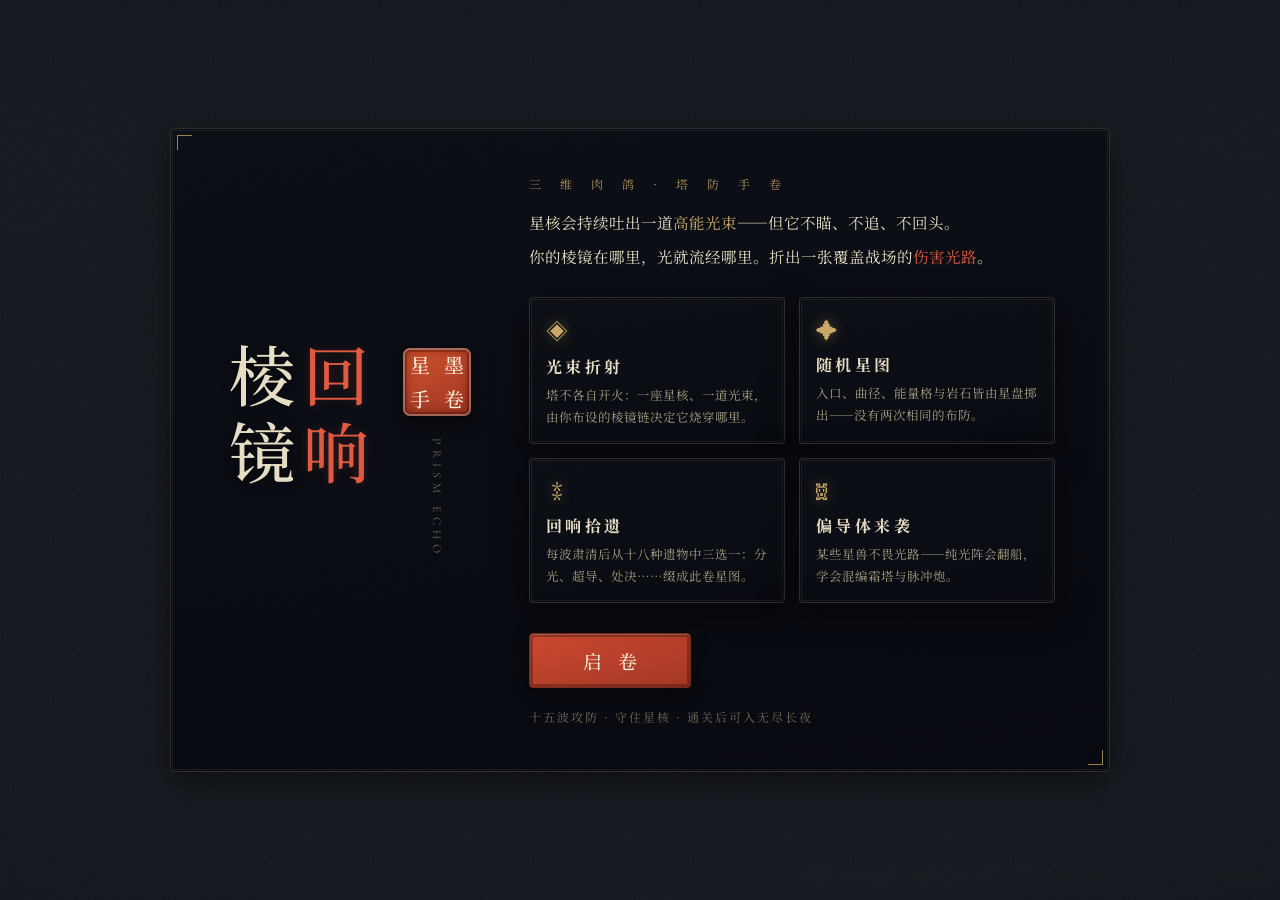
==== commit d2eb1c06: "chore: update game files, remove launch page, add PWA support" ====
--- a/index.html
+++ b/index.html
@@ -4,13 +4,22 @@
 <meta charset="UTF-8" />
 <meta name="viewport" content="width=device-width, initial-scale=1.0, maximum-scale=1.0, user-scalable=no, viewport-fit=cover" />
 <title>棱镜回响 · 星墨手卷 | 3D Roguelike 塔防</title>
-<link rel="icon" href="data:image/svg+xml,%3Csvg xmlns='http://www.w3.org/2000/svg' viewBox='0 0 32 32'%3E%3Crect x='2' y='2' width='28' height='28' rx='5' fill='%23c8452e'/%3E%3Crect x='4.5' y='4.5' width='23' height='23' rx='3' fill='none' stroke='%23f2ecd8' stroke-width='1.2' opacity='.55'/%3E%3Ctext x='16' y='23' font-size='15' text-anchor='middle' fill='%23f2ecd8' font-family='serif'%3E%E5%9B%9E%3C/text%3E%3C/svg%3E" />
+<link rel="icon" type="image/svg+xml" href="icons/icon.svg" />
+<link rel="icon" type="image/png" sizes="192x192" href="icons/icon-192.png" />
 
-<!-- 衬线字体：站酷小薇（题字）· 思源宋体（正文）· Cormorant Garamond（数笈） -->
-<!-- 联网时由 Google Fonts 提供；离线时回退本地楷体 / 宋体，书卷气不减 -->
+<!-- PWA：可安装至主屏、离线可玩（需 https / localhost 托管；file:// 双击直开时自动跳过注册，不影响游玩） -->
+<link rel="manifest" href="manifest.json" />
+<meta name="theme-color" content="#0b0e17" />
+<link rel="apple-touch-icon" href="icons/apple-touch-icon.png" />
+<meta name="apple-mobile-web-app-capable" content="yes" />
+<meta name="apple-mobile-web-app-status-bar-style" content="black-translucent" />
+<meta name="apple-mobile-web-app-title" content="棱镜回响" />
+
+<!-- 衬线字体：思源宋体（题字·正文）· Cormorant Garamond（数笈） -->
+<!-- 联网时由 Google Fonts 提供；离线时回退本地宋体，书卷气不减 -->
 <link rel="preconnect" href="https://fonts.googleapis.com" />
 <link rel="preconnect" href="https://fonts.gstatic.com" crossorigin />
-<link href="https://fonts.googleapis.com/css2?family=Cormorant+Garamond:wght@500;600&family=Noto+Serif+SC:wght@400;500;600&family=ZCOOL+XiaoWei&display=swap" rel="stylesheet" />
+<link href="https://fonts.googleapis.com/css2?family=Cormorant+Garamond:wght@500;600&family=Noto+Serif+SC:wght@400;500;600&display=swap" rel="stylesheet" />
 
 <link rel="stylesheet" href="style.css" />
 </head>
--- a/style.css
+++ b/style.css
@@ -1,7 +1,7 @@
 /* ============================================================
    棱镜回响 PRISM ECHO — UI 样式 ·「星墨手卷」文艺主题
    玄墨为底 · 宣纸作字 · 朱砂点印 · 月金描线
-   题字：站酷小薇 · 正文：思源宋体 · 数笈：Cormorant Garamond
+   题字·正文：思源宋体 · 数笈：Cormorant Garamond（站酷小薇已移除：笔画厚重致「回」「响」内白填死）
    ============================================================ */
 * { margin: 0; padding: 0; box-sizing: border-box; }
 
@@ -23,9 +23,9 @@
   --line-soft: rgba(230, 221, 196, .08);
   --grain: url("data:image/svg+xml,%3Csvg xmlns='http://www.w3.org/2000/svg' width='160' height='160'%3E%3Cfilter id='p'%3E%3CfeTurbulence type='fractalNoise' baseFrequency='0.8' numOctaves='2' seed='7'/%3E%3CfeColorMatrix type='saturate' values='0'/%3E%3CfeComponentTransfer%3E%3CfeFuncA type='linear' slope='0.055'/%3E%3C/feComponentTransfer%3E%3C/filter%3E%3Crect width='160' height='160' filter='url(%23p)'/%3E%3C/svg%3E");
   /* —— 字体 —— */
-  --font-title: 'ZCOOL XiaoWei', 'STKaiti', 'KaiTi', 'Noto Serif SC', serif;
+  --font-title: 'Noto Serif SC', 'STSong', 'SimSun', 'Songti SC', serif;
   --font-body:  'Noto Serif SC', 'STSong', 'SimSun', 'Songti SC', serif;
-  --font-num:   'Cormorant Garamond', 'ZCOOL XiaoWei', 'STSong', serif;
+  --font-num:   'Cormorant Garamond', 'Noto Serif SC', 'STSong', serif;
 }
 
 html, body { width: 100%; height: 100%; overflow: hidden; background: var(--ink-0); overscroll-behavior: none; }
@@ -76,7 +76,7 @@
 #hud-top {
   position: absolute; top: 0; left: 0; right: 0; z-index: 10;
   display: flex; align-items: stretch; gap: 14px;
-  padding: 14px 18px;
+  padding: calc(14px + env(safe-area-inset-top, 0px)) 18px 14px;
   background: linear-gradient(180deg, rgba(5, 6, 10, .78) 0%, rgba(5, 6, 10, 0) 100%);
   pointer-events: none;
 }
@@ -148,6 +148,7 @@
 .btn-primary, .btn-danger, .btn-ghost {
   pointer-events: auto;
   font-family: var(--font-title);
+  font-weight: 500;
   border-radius: 4px;
   padding: 9px 24px;
   font-size: 15px; letter-spacing: .28em; text-indent: .28em;
@@ -405,12 +406,13 @@
 .game-title .vt {
   writing-mode: vertical-rl;
   font-family: var(--font-title);
+  font-weight: 500;
   font-size: 66px; line-height: 1.12;
   letter-spacing: .16em;
   color: var(--paper);
-  text-shadow: 0 2px 22px rgba(0, 0, 0, .6);
-}
-.game-title .vt.accent { color: var(--cinnabar-hi); text-shadow: 0 0 24px rgba(224, 90, 65, .3); }
+  text-shadow: 0 1px 12px rgba(0, 0, 0, .5);
+}
+.game-title .vt.accent { color: var(--cinnabar-hi); text-shadow: 0 0 10px rgba(224, 90, 65, .22); }
 .menu-side { display: flex; flex-direction: column; align-items: center; gap: 22px; padding-top: 6px; }
 .menu-seal {
   display: grid; grid-template-columns: repeat(2, 1fr);
@@ -427,6 +429,7 @@
 }
 .menu-seal span {
   font-family: var(--font-title);
+  font-weight: 500;
   font-size: 20px; line-height: 1.1; color: #f2ecd8;
 }
 @keyframes seal-breathe { 0%, 100% { opacity: 1; } 50% { opacity: .93; } }
@@ -473,10 +476,11 @@
 /* ---------- 回响拾遗 · 三选一 ---------- */
 .relic-modal-title {
   font-family: var(--font-title);
+  font-weight: 500;
   font-size: 30px; letter-spacing: 18px; text-indent: 18px;
   color: var(--gold);
   margin-bottom: 8px;
-  text-shadow: 0 2px 18px rgba(0, 0, 0, .6);
+  text-shadow: 0 1px 10px rgba(0, 0, 0, .5);
 }
 .relic-modal-title::before, .relic-modal-title::after {
   content: '❖'; font-size: 13px; color: var(--paper-faint);
@@ -557,9 +561,10 @@
 /* ---------- 卷末结算 ---------- */
 .end-title {
   font-family: var(--font-title);
+  font-weight: 500;
   font-size: 46px; letter-spacing: 22px; text-indent: 22px;
   margin-bottom: 12px;
-  text-shadow: 0 2px 26px rgba(0, 0, 0, .7);
+  text-shadow: 0 1px 14px rgba(0, 0, 0, .55);
 }
 .end-title.win { color: var(--gold); text-shadow: 0 0 34px rgba(201, 168, 106, .35); }
 .end-title.lose { color: var(--cinnabar-hi); text-shadow: 0 0 34px rgba(224, 90, 65, .3); }
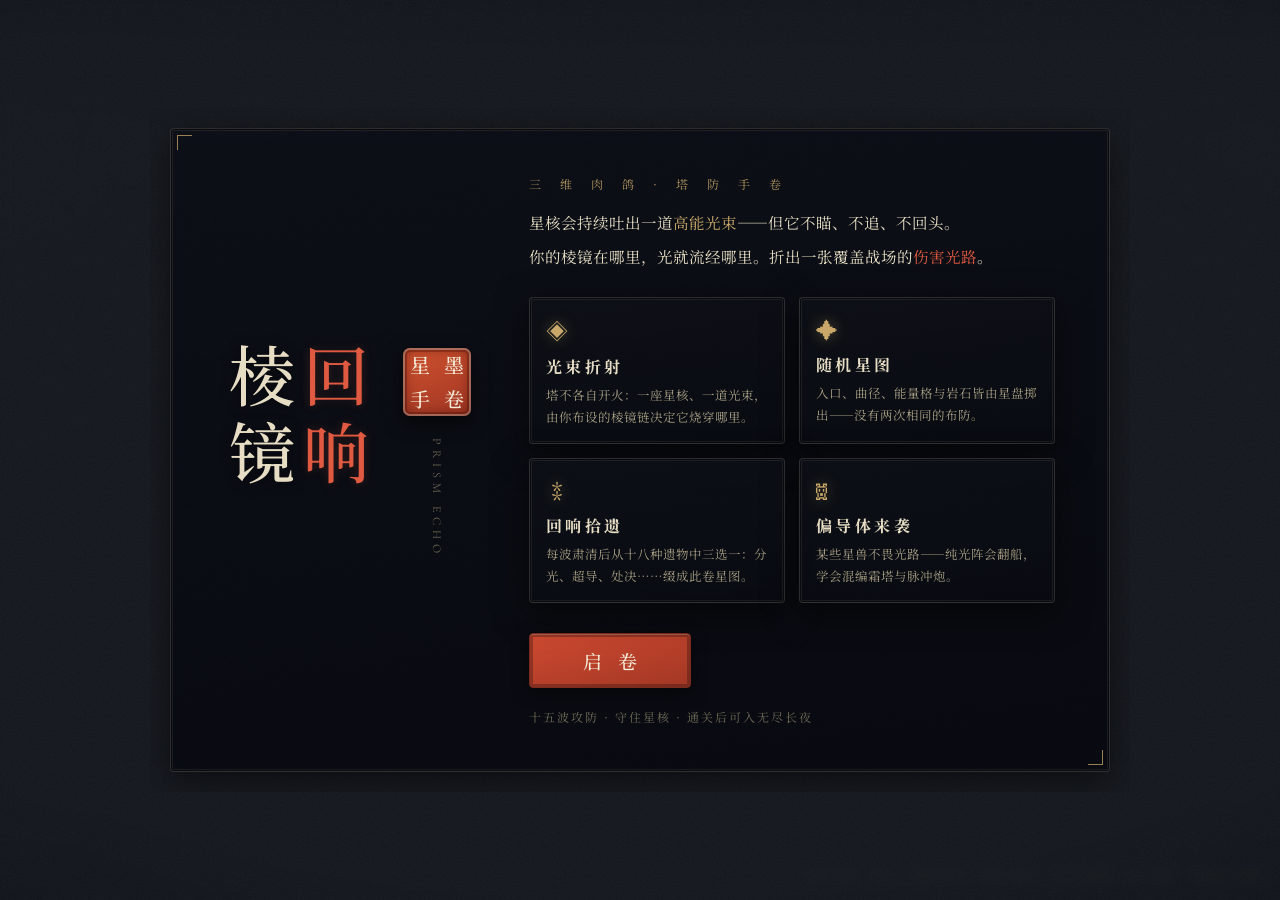
==== commit 4e4e049f: "fix: resolve game freeze when card pool is empty" ====
--- a/index.html
+++ b/index.html
@@ -15,15 +15,40 @@
 <meta name="apple-mobile-web-app-status-bar-style" content="black-translucent" />
 <meta name="apple-mobile-web-app-title" content="棱镜回响" />
 
+<!-- 卷首启动屏：脚本加载期间即时出画（inline 零请求，main.js 启动后淡出） -->
+<style>
+  #boot { position: fixed; inset: 0; z-index: 99; display: flex; flex-direction: column;
+    align-items: center; justify-content: center; gap: 16px; background: #0b0e17;
+    color: #c9a86a; font-family: 'Noto Serif SC', STSong, SimSun, serif;
+    letter-spacing: .5em; text-indent: .5em; font-size: 12px;
+    transition: opacity .45s ease; }
+  #boot .seal { width: 52px; height: 52px; border-radius: 6px; background: #c8452e;
+    color: #f2ecd8; display: flex; align-items: center; justify-content: center;
+    font-size: 25px; letter-spacing: 0; text-indent: 0;
+    box-shadow: inset 0 0 0 1px rgba(242, 236, 216, .4), 0 8px 24px rgba(0, 0, 0, .5);
+    animation: boot-breathe 1.5s ease-in-out infinite; }
+  @keyframes boot-breathe { 0%, 100% { opacity: 1; transform: scale(1); } 50% { opacity: .8; transform: scale(.93); } }
+  #boot.hide { opacity: 0; pointer-events: none; }
+</style>
+
+<!-- 预拉最重资源：three.min.js（592K）在 HTML 解析期就开始下载 -->
+<link rel="preload" href="vendor/three.min.js" as="script" />
+
 <!-- 衬线字体：思源宋体（题字·正文）· Cormorant Garamond（数笈） -->
-<!-- 联网时由 Google Fonts 提供；离线时回退本地宋体，书卷气不减 -->
+<!-- 非阻塞加载：先用本地宋体出画，联网字体就位后无感替换（swap） -->
 <link rel="preconnect" href="https://fonts.googleapis.com" />
 <link rel="preconnect" href="https://fonts.gstatic.com" crossorigin />
-<link href="https://fonts.googleapis.com/css2?family=Cormorant+Garamond:wght@500;600&family=Noto+Serif+SC:wght@400;500;600&display=swap" rel="stylesheet" />
+<link href="https://fonts.googleapis.com/css2?family=Cormorant+Garamond:wght@500;600&family=Noto+Serif+SC:wght@400;500;600&display=swap" rel="stylesheet" media="print" onload="this.media='all'" />
+<noscript><link href="https://fonts.googleapis.com/css2?family=Cormorant+Garamond:wght@500;600&family=Noto+Serif+SC:wght@400;500;600&display=swap" rel="stylesheet" /></noscript>
 
 <link rel="stylesheet" href="style.css" />
 </head>
 <body>
+<!-- 卷首启动屏 -->
+<div id="boot" aria-hidden="true">
+  <div class="seal">回</div>
+  <div>星墨手卷 · 展卷中</div>
+</div>
 <div id="app">
   <!-- 3D 渲染画布容器 -->
   <div id="scene-holder"></div>
@@ -90,21 +115,24 @@
   <div id="modal-layer" class="hidden"></div>
 </div>
 
-<!-- 多文件加载：全局命名空间 PE（无需服务器，file:// 双击即玩） -->
-<script src="vendor/three.min.js"></script>
-<script src="js/config.js"></script>
-<script src="js/utils.js"></script>
-<script src="js/sfx.js"></script>
-<script src="js/scene.js"></script>
-<script src="js/map.js"></script>
-<script src="js/beam.js"></script>
-<script src="js/enemy.js"></script>
-<script src="js/tower.js"></script>
-<script src="js/waves.js"></script>
-<script src="js/relics.js"></script>
-<script src="js/game.js"></script>
-<script src="js/input.js"></script>
-<script src="js/ui.js"></script>
-<script src="js/main.js"></script>
+<!-- 多文件加载：全局命名空间 PE（无需服务器，file:// 双击即玩）；defer 并行下载、按序执行 -->
+<script src="vendor/three.min.js" defer></script>
+<script src="js/config.js" defer></script>
+<script src="js/utils.js" defer></script>
+<script src="js/sfx.js" defer></script>
+<script src="js/scene.js" defer></script>
+<script src="js/map.js" defer></script>
+<script src="js/beam.js" defer></script>
+<script src="js/enemy.js" defer></script>
+<script src="js/tower.js" defer></script>
+<script src="js/waves.js" defer></script>
+<script src="js/relics.js" defer></script>
+<script src="js/game.js" defer></script>
+<script src="js/input.js" defer></script>
+<script src="js/ui.js" defer></script>
+<script src="js/main.js" defer></script>
+<script>/* 兑底：极端情况下脚本未能启动，启动屏也不会永挂 */
+  setTimeout(function () { var b = document.getElementById('boot'); if (b) b.remove(); }, 8000);
+</script>
 </body>
 </html>
--- a/style.css
+++ b/style.css
@@ -37,7 +37,10 @@
   -webkit-tap-highlight-color: transparent;
   font-feature-settings: 'liga' 1;
 }
-#app { position: relative; width: 100vw; height: 100vh; }
+/* 移动浏览器 100vh = 工具栏收起时的大视口：导航栏展开时底部布防栏被压在栏下（真机已证实）
+   → 100% 链打底（iOS 解析为可见小视口），100dvh 动态视口覆盖（随导航栏伸缩）
+   → 不支持 dvh 的老浏览器自动回退 100% */
+#app { position: relative; width: 100vw; height: 100vh; height: 100%; height: 100dvh; touch-action: pan-y; }
 #scene-holder, #scene-holder canvas { position: absolute; inset: 0; width: 100%; height: 100%; display: block; }
 /* 触屏手势地面：禁止浏览器默认滚动/缩放，把手势留给游戏 */
 #scene-holder canvas { touch-action: none; }
@@ -284,13 +287,14 @@
 #tp-stats b { color: var(--gold); font-weight: 600; font-family: var(--font-num); font-size: 14px; }
 #tp-stats .up { color: var(--jade); }
 #tp-actions { display: flex; gap: 8px; margin-top: 12px; }
-#tp-actions button { flex: 1; padding: 8px 4px; font-size: 13px; letter-spacing: .12em; }
+#tp-actions button { flex: 1; min-height: 44px; padding: 8px 4px; font-size: 13px; letter-spacing: .12em; }
 
 /* ---------- 遗物印匣（左侧） ---------- */
 #relic-bar {
   position: absolute; left: 16px; top: 110px; z-index: 9;
   display: flex; flex-direction: column; gap: 8px;
-  max-height: calc(100vh - 300px); overflow-y: auto;
+  max-height: calc(100vh - 300px);
+  max-height: calc(100dvh - 300px); overflow-y: auto;
   scrollbar-width: none;
 }
 #relic-bar::-webkit-scrollbar { display: none; }
@@ -304,6 +308,21 @@
   border: 1px solid var(--rc, rgba(201, 168, 106, .45));
   box-shadow: inset 0 0 0 1px rgba(7, 8, 12, .8), inset 0 0 0 2px rgba(230, 221, 196, .05);
   border-radius: 4px;
+}
+/* 星屑残页同类合并计数角标（×N） */
+.relic-icon .rcount {
+  position: absolute;
+  right: -5px; bottom: -5px;
+  font-style: normal;
+  font-family: var(--font-body);
+  font-size: 10px; font-weight: 700;
+  line-height: 1;
+  padding: 2.5px 4px;
+  color: #0b0e17;
+  background: #c9a86a;
+  border-radius: 6px;
+  box-shadow: 0 1px 3px rgba(0, 0, 0, .55);
+  pointer-events: none;
 }
 .relic-icon:hover::after,
 .relic-icon.show-tip::after {
@@ -382,8 +401,20 @@
   backdrop-filter: blur(6px);
   display: flex; align-items: center; justify-content: center;
   overflow-y: auto;
-}
-.modal-inner { text-align: center; max-width: 980px; padding: 20px; animation: modal-in 0.34s ease; }
+  -webkit-overflow-scrolling: touch;
+  /* PWA standalone / 刘海屏：上下留出安全区 */
+  padding: 16px;
+  padding-top: max(16px, env(safe-area-inset-top, 0px));
+  padding-bottom: max(16px, env(safe-area-inset-bottom, 0px));
+}
+/* 矮屏可滚动（触屏在 #app pan-y 约束内仍可竖向拖动模态内容） */
+.modal-inner {
+  text-align: center; max-width: 980px; padding: 20px; animation: modal-in 0.34s ease;
+  max-height: calc(100vh - 40px);
+  max-height: calc(100dvh - 40px);
+  overflow-y: auto;
+  -webkit-overflow-scrolling: touch;
+}
 @keyframes modal-in { from { opacity: 0; transform: scale(.965); } }
 
 /* —— 角饰 —— */
@@ -676,3 +707,23 @@
   .game-title .vt { font-size: 34px; }
   .feature-grid { grid-template-columns: 1fr; }
 }
+
+/* 横屏短视口（手机横持 / 平板横放）：纵向寸土寸金，HUD 单行化、布防栏压扁贴底 */
+@media (max-height: 500px) and (orientation: landscape) {
+  #hud-top { flex-wrap: nowrap; gap: 8px; padding: calc(5px + env(safe-area-inset-top, 0px)) 10px 5px; }
+  .hud-block { flex: 0 1 auto; padding: 4px 10px; }
+  .hud-label, #wave-dots, .hud-spacer { display: none; }
+  .hud-value { font-size: 15px; }
+  #core-hp-bar { width: 96px; margin: 2px 0; }
+  #core-hp-num { font-size: 11px; }
+  #build-bar { bottom: calc(4px + env(safe-area-inset-bottom, 0px)); }
+  .bar-title { display: none; }
+  #build-cards { gap: 6px; }
+  .tower-card { flex: 0 0 116px; width: 116px; padding: 5px 8px 4px; }
+  .tc-desc { display: none; }
+  .tc-icon { font-size: 15px; margin-bottom: 1px; }
+  .tc-name { font-size: 12px; }
+  .tc-cost { font-size: 12px; }
+  #tower-panel { left: auto; right: 8px; width: 232px; bottom: calc(86px + env(safe-area-inset-bottom, 0px)); }
+  #zoom-ctl { top: 40%; }
+}
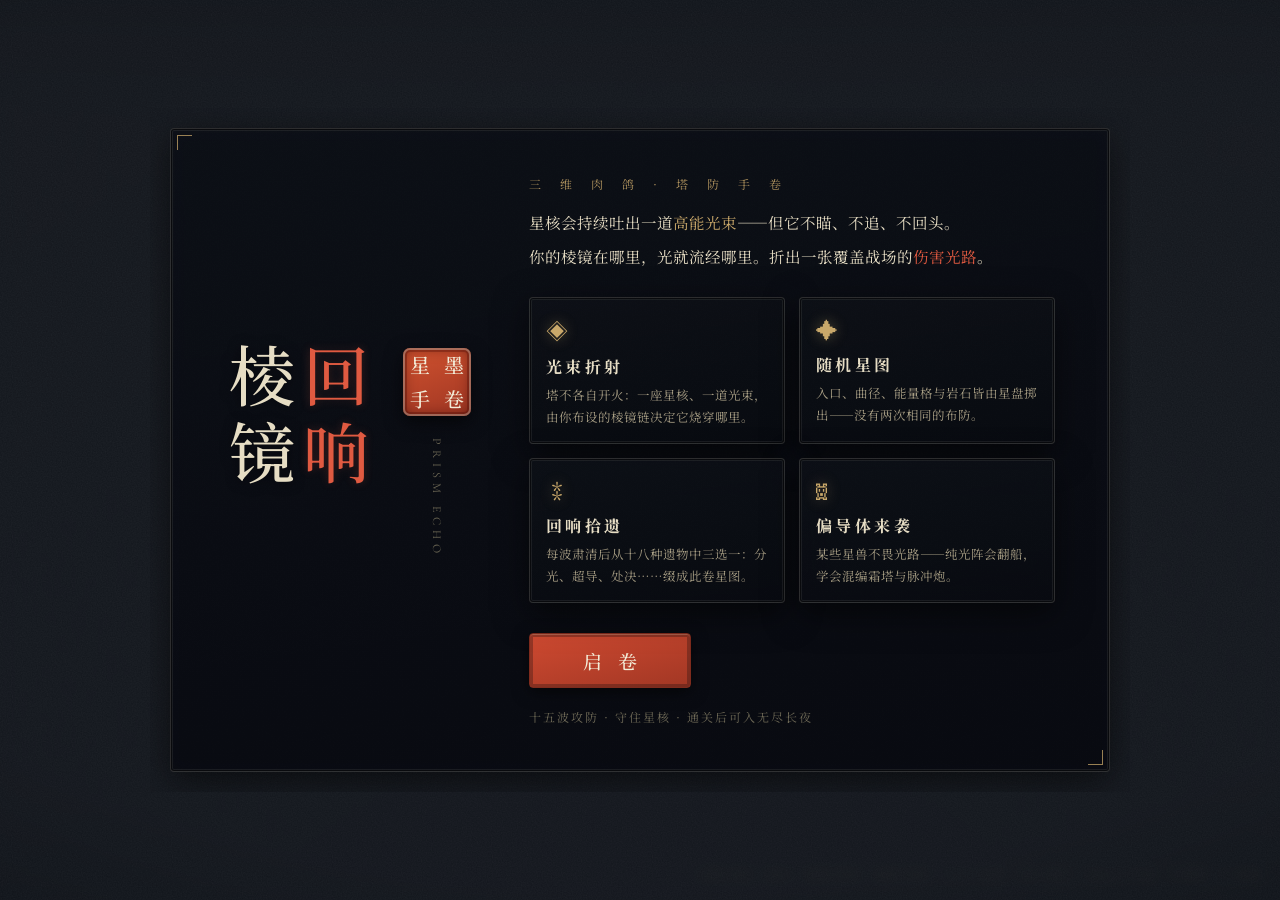
==== commit 725dde1c: "fix: v2 - full update from 3d-tower-defense-fixed.zip" ====
--- a/index.html
+++ b/index.html
@@ -94,6 +94,13 @@
     <button id="zoom-out" aria-label="拉远视野">－</button>
   </div>
 
+  <!-- 对局控制簇：倍速 / 暂停 / 静音 -->
+  <div id="ctl-cluster" class="hidden">
+    <button id="btn-speed" aria-label="切换倍速" title="倍速（F）">1×</button>
+    <button id="btn-pause" aria-label="暂停" title="暂停（P）">❚❚</button>
+    <button id="btn-mute" aria-label="静音" title="静音">♪</button>
+  </div>
+
   <!-- 塔详情浮层 -->
   <div id="tower-panel" class="hidden">
     <div id="tp-head">
@@ -109,7 +116,7 @@
 
   <!-- 提示 -->
   <div id="toast-wrap"></div>
-  <div id="tip-bottom">左键 布防 / 选中 · 拖拽 转卷 · 滚轮 收放 · 1/2/3 选塔 · Esc 收手 · Space 开波</div>
+  <div id="tip-bottom">左键 布防 / 选中 · 拖拽 转卷 · 滚轮 收放 · 1/2/3 选塔 · Esc 收手 · Space 开波 · P 暂停 · F 变速</div>
 
   <!-- 模态层：菜单 / 遗物三选一 / 结算 -->
   <div id="modal-layer" class="hidden"></div>
--- a/style.css
+++ b/style.css
@@ -727,3 +727,69 @@
   #tower-panel { left: auto; right: 8px; width: 232px; bottom: calc(86px + env(safe-area-inset-bottom, 0px)); }
   #zoom-ctl { top: 40%; }
 }
+
+/* ============================================================
+   对局控制簇：倍速 / 暂停 / 静音（桌面与触屏通用）
+   ============================================================ */
+#ctl-cluster {
+  position: absolute; right: 14px; top: 76px; z-index: 11;
+  display: flex; flex-direction: column; gap: 10px;
+}
+#ctl-cluster button {
+  width: 40px; height: 40px;
+  font-family: var(--font-num);
+  font-size: 15px; font-weight: 600; line-height: 1;
+  color: var(--paper-dim);
+  cursor: pointer;
+  background: linear-gradient(172deg, rgba(13, 16, 23, .9), rgba(9, 11, 17, .92));
+  border: 1px solid var(--line);
+  border-radius: 8px;
+  box-shadow: inset 0 0 0 1px rgba(7, 8, 12, .9), inset 0 0 0 2px var(--line-soft), 0 6px 18px rgba(0, 0, 0, .45);
+  transition: all 0.15s ease;
+  letter-spacing: 0;
+}
+#ctl-cluster button:hover { color: var(--paper); border-color: rgba(201, 168, 106, .45); }
+#ctl-cluster button:active { transform: scale(.92); border-color: rgba(201, 168, 106, .5); color: var(--gold); }
+#btn-mute.muted { opacity: .4; text-decoration: line-through; }
+/* 手机横屏短视口：贴紧顶部 */
+@media (max-height: 500px) and (orientation: landscape) {
+  #ctl-cluster { top: 46px; right: 8px; }
+  #ctl-cluster button { width: 34px; height: 34px; font-size: 13px; }
+}
+
+/* —— 暂停面板 —— */
+.pause-frame {
+  width: min(340px, 88vw);
+  margin: 0 auto;
+  padding: 34px 34px 30px;
+  text-align: center;
+}
+.pause-title {
+  font-size: 24px; font-weight: 600;
+  letter-spacing: .6em; text-indent: .6em;
+  color: var(--paper);
+}
+.pause-sub {
+  margin-top: 10px; margin-bottom: 24px;
+  font-size: 12px; color: var(--paper-dim);
+  letter-spacing: .25em; text-indent: .25em;
+}
+
+/* —— 菜单最高纪录行 / 结算新纪录徽标 —— */
+.menu-record {
+  margin-top: 14px;
+  font-size: 12px; letter-spacing: .14em;
+  color: var(--gold);
+  opacity: .9;
+}
+.new-record {
+  margin: 10px auto 0;
+  display: inline-block;
+  font-size: 12px; letter-spacing: .3em; text-indent: .3em;
+  color: var(--ink-0);
+  background: linear-gradient(172deg, #d9c489, var(--gold));
+  padding: 5px 14px;
+  border-radius: 3px;
+  box-shadow: 0 4px 14px rgba(201, 168, 106, .35);
+  animation: modal-in 0.34s ease;
+}
